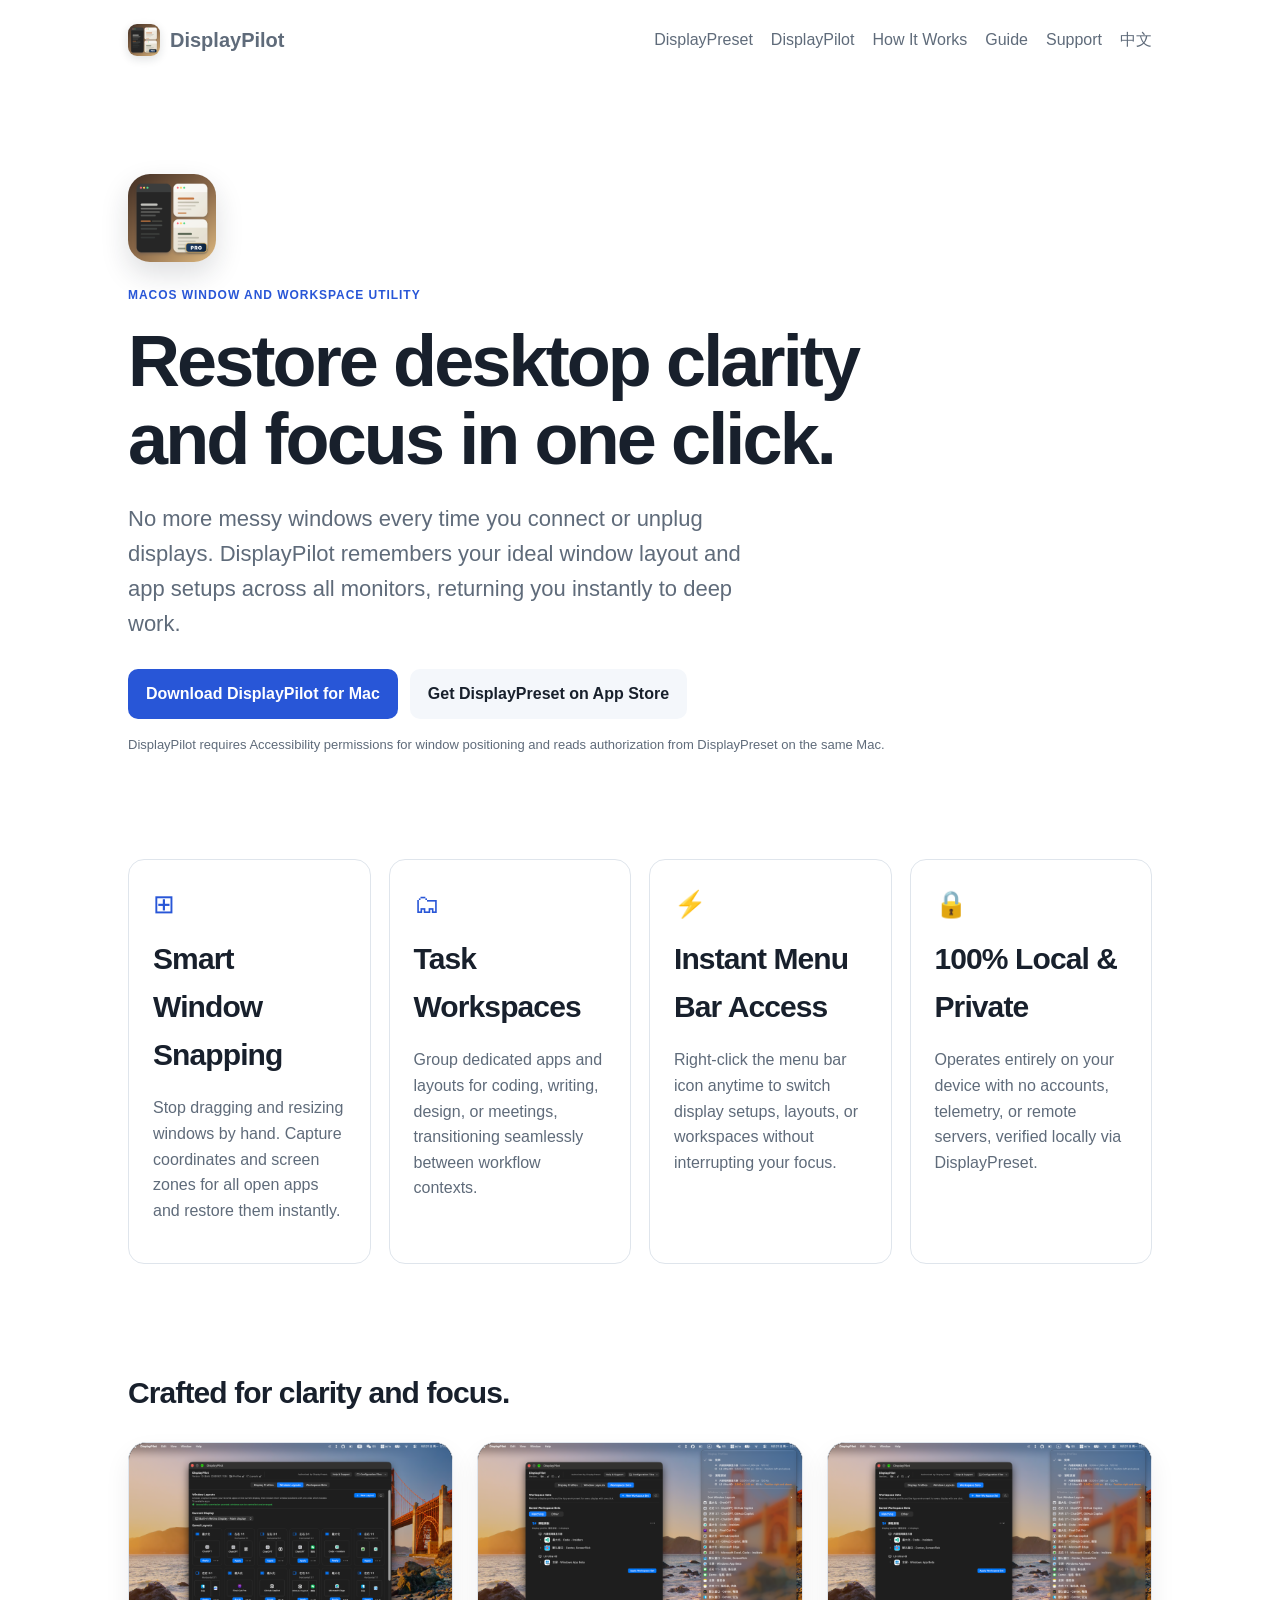
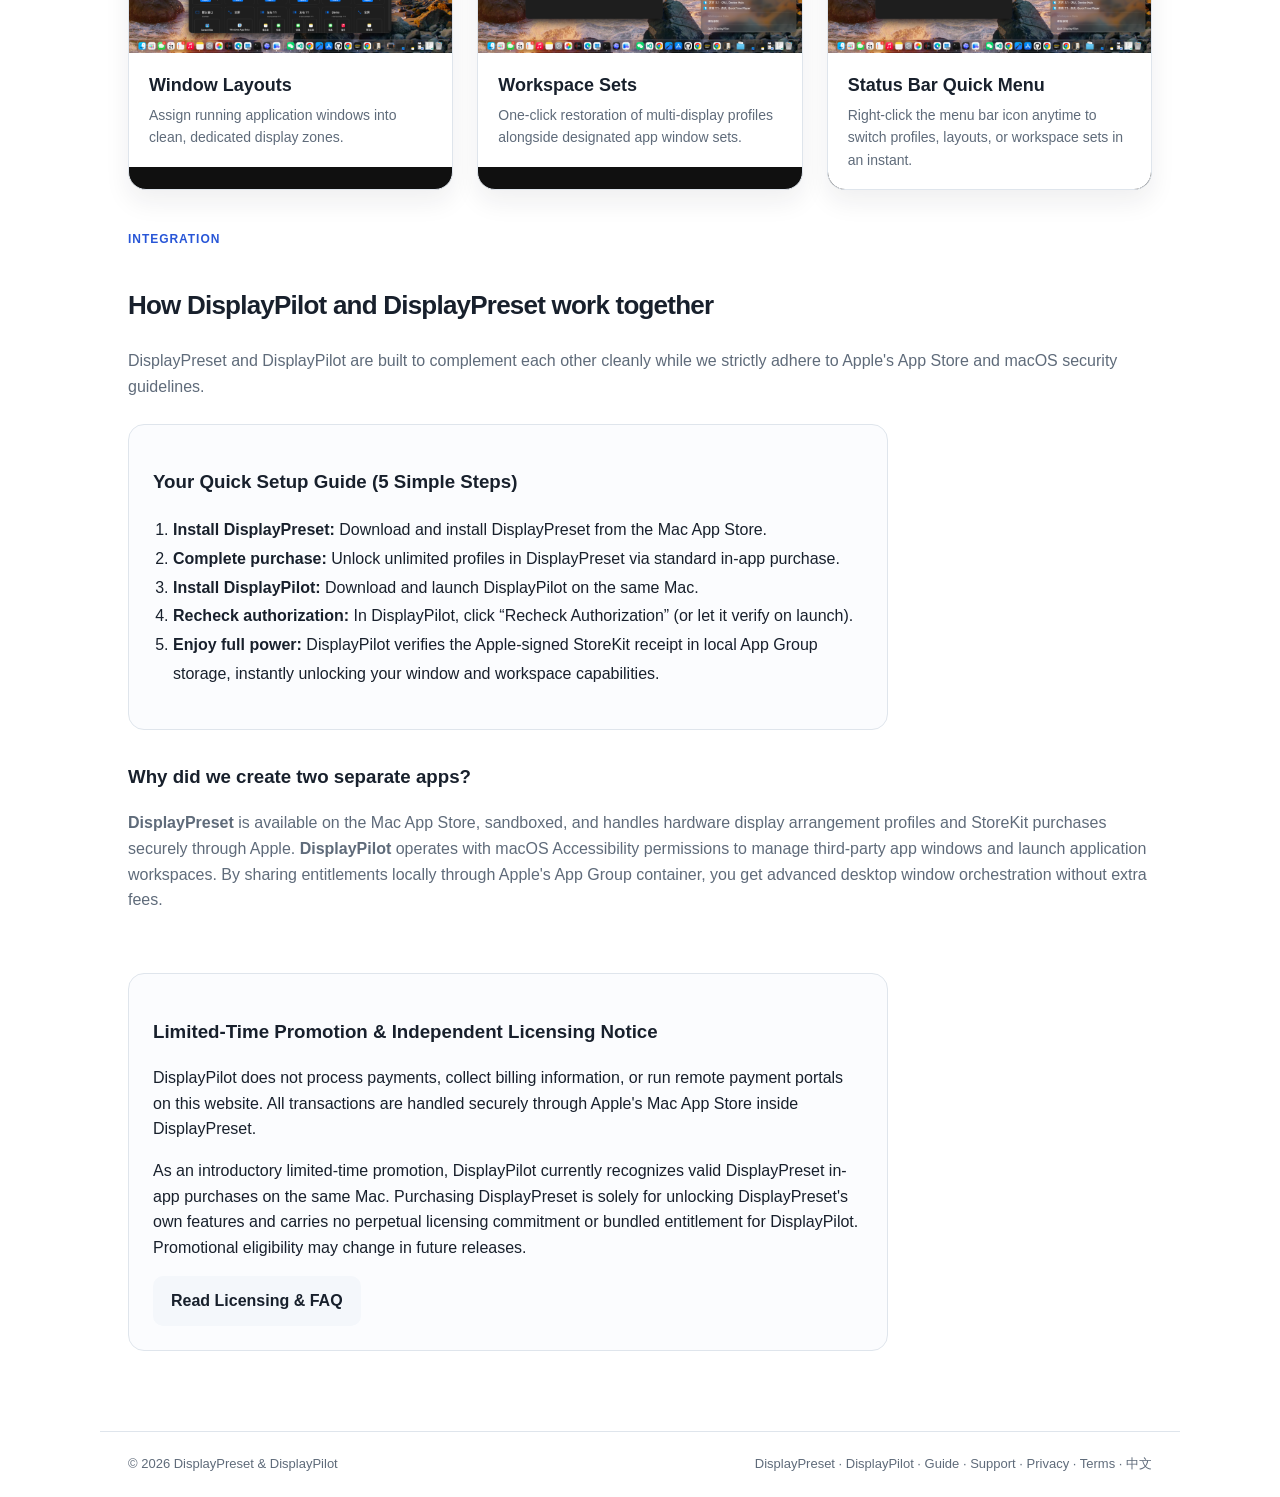
==== displaypilot.html @ ff00d576 "Publish DisplayPilot product site and DMG link" ====
<!doctype html>
<html lang="en">
<head>
  <meta charset="utf-8">
  <meta name="viewport" content="width=device-width, initial-scale=1">
  <meta name="description" content="DisplayPilot manages window layouts and app workspace sets on macOS, powered by your DisplayPreset purchase.">
  <title>DisplayPilot — Window Layouts and Workspace Sets for Mac</title>
  <link rel="stylesheet" href="styles.css?v=2">
</head>
<body>
  <header class="nav">
    <a class="brand" href="index.html"><img src="assets/displaypilot-icon.png" width="32" height="32" alt="">DisplayPilot</a>
    <input type="checkbox" id="nav-toggle" class="nav-menu-toggle" aria-label="Toggle navigation menu">
    <label for="nav-toggle" class="nav-menu-btn" aria-hidden="true">
      <span class="icon-open">☰</span>
      <span class="icon-close">✕</span>
    </label>
    <nav aria-label="Primary">
      <a href="index.html">DisplayPreset</a>
      <a href="displaypilot.html">DisplayPilot</a>
      <a href="#how-it-works">How It Works</a>
      <a href="guide.html">Guide</a>
      <a href="support.html">Support</a>
      <a href="zh-hans-displaypilot.html">中文</a>
    </nav>
  </header>
  <main>
    <section class="hero">
      <img class="hero-icon" src="assets/displaypilot-icon.png" width="88" height="88" alt="DisplayPilot icon">
      <div class="eyebrow">macOS window and workspace utility</div>
      <h1>Restore desktop clarity and focus in one click.</h1>
      <p class="lede">No more messy windows every time you connect or unplug displays. DisplayPilot remembers your ideal window layout and app setups across all monitors, returning you instantly to deep work.</p>
      <div class="actions">
        <a class="button primary" href="https://github.com/DisplaySet/displayset.github.io/releases/latest/download/DisplayPilot.dmg">Download DisplayPilot for Mac</a>
        <a class="button secondary" href="https://apps.apple.com/app/id6804091344">Get DisplayPreset on App Store</a>
      </div>
      <p class="note">DisplayPilot requires Accessibility permissions for window positioning and reads authorization from DisplayPreset on the same Mac.</p>
    </section>

    <section id="features">
      <div class="grid" style="grid-template-columns:repeat(auto-fit,minmax(230px,1fr));">
        <article>
          <div class="icon">⊞</div>
          <h2>Smart Window Snapping</h2>
          <p>Stop dragging and resizing windows by hand. Capture coordinates and screen zones for all open apps and restore them instantly.</p>
        </article>
        <article>
          <div class="icon">🗂</div>
          <h2>Task Workspaces</h2>
          <p>Group dedicated apps and layouts for coding, writing, design, or meetings, transitioning seamlessly between workflow contexts.</p>
        </article>
        <article>
          <div class="icon">⚡️</div>
          <h2>Instant Menu Bar Access</h2>
          <p>Right-click the menu bar icon anytime to switch display setups, layouts, or workspaces without interrupting your focus.</p>
        </article>
        <article>
          <div class="icon">🔒</div>
          <h2>100% Local & Private</h2>
          <p>Operates entirely on your device with no accounts, telemetry, or remote servers, verified locally via DisplayPreset.</p>
        </article>
      </div>
    </section>

    <section class="screenshots">
      <h2>Crafted for clarity and focus.</h2>
      <div class="screenshot-grid">
        <figure>
          <img src="assets/screenshots/displaypilot-layouts-en.png" alt="DisplayPilot Window Layouts screen">
          <figcaption>
            <strong>Window Layouts</strong>
            <span>Assign running application windows into clean, dedicated display zones.</span>
          </figcaption>
        </figure>
        <figure>
          <img src="assets/screenshots/displaypilot-workspaces-en.png" alt="DisplayPilot Workspace Sets screen">
          <figcaption>
            <strong>Workspace Sets</strong>
            <span>One-click restoration of multi-display profiles alongside designated app window sets.</span>
          </figcaption>
        </figure>
        <figure>
          <img src="assets/screenshots/displaypilot-menu-en.png" alt="DisplayPilot Status Bar Menu screen">
          <figcaption>
            <strong>Status Bar Quick Menu</strong>
            <span>Right-click the menu bar icon anytime to switch profiles, layouts, or workspace sets in an instant.</span>
          </figcaption>
        </figure>
      </div>
    </section>

    <section id="how-it-works" class="article" style="padding-top:40px; max-width:100%;">
      <div class="eyebrow">Integration</div>
      <h2>How DisplayPilot and DisplayPreset work together</h2>
      <p>DisplayPreset and DisplayPilot are built to complement each other cleanly while we strictly adhere to Apple's App Store and macOS security guidelines.</p>

      <div class="permission" style="margin-top:24px;">
        <h3>Your Quick Setup Guide (5 Simple Steps)</h3>
        <ol style="margin-top:16px; padding-left:20px; line-height:1.8; color:var(--ink);">
          <li><strong>Install DisplayPreset:</strong> Download and install DisplayPreset from the Mac App Store.</li>
          <li><strong>Complete purchase:</strong> Unlock unlimited profiles in DisplayPreset via standard in-app purchase.</li>
          <li><strong>Install DisplayPilot:</strong> Download and launch DisplayPilot on the same Mac.</li>
          <li><strong>Recheck authorization:</strong> In DisplayPilot, click “Recheck Authorization” (or let it verify on launch).</li>
          <li><strong>Enjoy full power:</strong> DisplayPilot verifies the Apple-signed StoreKit receipt in local App Group storage, instantly unlocking your window and workspace capabilities.</li>
        </ol>
      </div>

      <div style="margin-top:32px;">
        <h3>Why did we create two separate apps?</h3>
        <p><strong>DisplayPreset</strong> is available on the Mac App Store, sandboxed, and handles hardware display arrangement profiles and StoreKit purchases securely through Apple. <strong>DisplayPilot</strong> operates with macOS Accessibility permissions to manage third-party app windows and launch application workspaces. By sharing entitlements locally through Apple's App Group container, you get advanced desktop window orchestration without extra fees.</p>
      </div>
    </section>

    <section class="permission" style="margin-top:60px;">
      <h3>Limited-Time Promotion & Independent Licensing Notice</h3>
      <p>DisplayPilot does not process payments, collect billing information, or run remote payment portals on this website. All transactions are handled securely through Apple's Mac App Store inside DisplayPreset.</p>
      <p style="margin-top:12px;">As an introductory limited-time promotion, DisplayPilot currently recognizes valid DisplayPreset in-app purchases on the same Mac. Purchasing DisplayPreset is solely for unlocking DisplayPreset's own features and carries no perpetual licensing commitment or bundled entitlement for DisplayPilot. Promotional eligibility may change in future releases.</p>
      <div style="margin-top:16px;">
        <a class="button secondary" href="support.html#displaypilot-faq">Read Licensing & FAQ</a>
      </div>
    </section>
  </main>
  <footer>
    <span>© 2026 DisplayPreset & DisplayPilot</span>
    <span>
      <a href="index.html">DisplayPreset</a> ·
      <a href="displaypilot.html">DisplayPilot</a> ·
      <a href="guide.html">Guide</a> ·
      <a href="support.html">Support</a> ·
      <a href="privacy.html">Privacy</a> ·
      <a href="terms.html">Terms</a> ·
      <a href="zh-hans-displaypilot.html">中文</a>
    </span>
  </footer>
</body>
</html>
---- styles.css ----
:root{color-scheme:light;--ink:#18202c;--muted:#5f6b7a;--line:#dfe5ec;--accent:#2856d7;--soft:#f4f7fb}
*{box-sizing:border-box}
body{margin:0;font-family:-apple-system,BlinkMacSystemFont,"SF Pro Display","Segoe UI",sans-serif;color:var(--ink);background:#fff;line-height:1.6;overflow-x:hidden}
.nav,main,footer{max-width:1080px;margin:auto}
.nav{display:flex;justify-content:space-between;align-items:center;padding:24px 28px;position:relative}
.brand{font-weight:750;font-size:20px;color:var(--ink);text-decoration:none;display:flex;align-items:center;gap:10px;z-index:2}
.brand img{border-radius:9px;box-shadow:0 3px 10px #18202c24}
.nav-menu-toggle{display:none}
.nav-menu-btn{display:none;background:none;border:1px solid var(--line);border-radius:8px;padding:6px 10px;cursor:pointer;color:var(--ink);font-size:18px;line-height:1;align-items:center;justify-content:center;z-index:2}
.nav-menu-btn:hover{background:var(--soft)}
.nav-menu-btn .icon-close{display:none}
.nav nav{display:flex;gap:18px;align-items:center}
.nav a,footer a{color:var(--muted);text-decoration:none}
.nav a:hover,footer a:hover{color:var(--accent)}
main{padding:24px 28px 80px}
.hero{padding:70px 0 90px;max-width:760px}
.hero-icon{display:block;border-radius:22px;box-shadow:0 12px 28px #18202c26;margin-bottom:24px}
.eyebrow{color:var(--accent);font-weight:700;letter-spacing:.08em;text-transform:uppercase;font-size:12px}
.hero h1{font-size:clamp(36px,6vw,72px);line-height:1.08;letter-spacing:-.04em;margin:18px 0;word-break:break-word}
.lede{font-size:clamp(18px,2.5vw,22px);color:var(--muted);max-width:650px}
.actions{display:flex;gap:12px;margin-top:28px;flex-wrap:wrap}
.button{display:inline-block;padding:12px 18px;border-radius:10px;text-decoration:none;font-weight:650;text-align:center}
.primary{background:var(--accent);color:white}
.secondary{background:var(--soft);color:var(--ink)}
.note{font-size:13px;color:var(--muted);margin-top:16px}
.grid,.price-grid{display:grid;grid-template-columns:repeat(3,1fr);gap:18px}
.grid article,.price-grid>div,.permission{border:1px solid var(--line);border-radius:16px;padding:24px}
.icon{font-size:26px;color:var(--accent)}
h2{font-size:clamp(24px,4vw,30px);letter-spacing:-.03em}
.grid h2,.price-grid h3{margin:10px 0 8px}
.grid p,.price-grid p{color:var(--muted)}
.pricing{padding:80px 0}
.price-grid{grid-template-columns:repeat(2,1fr);max-width:680px}
.price-grid>div{background:var(--soft)}
.price-grid .featured{border:2px solid var(--accent);background:#eef2ff}
.price{font-size:34px!important;color:var(--ink)!important;font-weight:750;margin:8px 0}
.permission{background:#fbfcfe;max-width:760px}
.article{max-width:760px;padding-top:40px}
.article h1{font-size:clamp(32px,5vw,52px);line-height:1.15}
.article h2{font-size:clamp(22px,3.5vw,26px);margin-top:36px}
.article p{color:var(--muted)}
.screenshots{padding:80px 0 0}
.screenshot-grid{display:grid;grid-template-columns:repeat(auto-fit,minmax(280px,1fr));gap:24px}
.screenshot-grid figure{margin:0;border:1px solid var(--line);border-radius:18px;overflow:hidden;background:#101010;box-shadow:0 12px 26px #18202c12}
.screenshot-grid img{display:block;width:100%;height:auto}
.screenshot-grid figcaption{display:flex;flex-direction:column;gap:4px;padding:18px 20px;background:#fff}
.screenshot-grid figcaption strong{font-size:18px}
.screenshot-grid figcaption span{color:var(--muted);font-size:14px}
footer{border-top:1px solid var(--line);padding:22px 28px;display:flex;justify-content:space-between;align-items:center;flex-wrap:wrap;gap:14px;color:var(--muted);font-size:13px}

@media(max-width:860px){
  .nav{padding:18px 20px}
  .nav nav{gap:12px;font-size:14px}
  main{padding:18px 20px 60px}
  footer{padding:18px 20px}
  .grid{grid-template-columns:repeat(auto-fit,minmax(240px,1fr))}
}

@media(max-width:720px){
  .nav{padding:16px 20px}
  .nav-menu-btn{display:inline-flex}
  .nav-menu-toggle:checked ~ .nav-menu-btn .icon-open{display:none}
  .nav-menu-toggle:checked ~ .nav-menu-btn .icon-close{display:inline}
  .nav-menu-toggle:checked ~ .nav-menu-btn{background:var(--soft)}
  .nav nav{
    display:none;
    position:absolute;
    top:100%;
    left:0;
    right:0;
    background:#ffffff;
    flex-direction:column;
    align-items:stretch;
    padding:16px 20px 24px;
    gap:0;
    border-bottom:1px solid var(--line);
    box-shadow:0 12px 24px #18202c0d;
    z-index:10;
  }
  .nav-menu-toggle:checked ~ nav{
    display:flex;
  }
  .nav nav a{
    padding:12px 0;
    border-bottom:1px solid var(--line);
    font-size:16px;
    font-weight:550;
    color:var(--ink);
  }
  .nav nav a:last-child{
    border-bottom:none;
    padding-bottom:4px;
  }
  main{padding:16px 20px 60px}
  .hero{padding:30px 0 50px}
  .actions{flex-direction:column;align-items:stretch;gap:10px}
  .actions .button{width:100%}
  .grid,.price-grid{grid-template-columns:1fr}
  .screenshot-grid{grid-template-columns:1fr}
  footer{flex-direction:column;align-items:flex-start;gap:10px;padding:16px 20px}
}
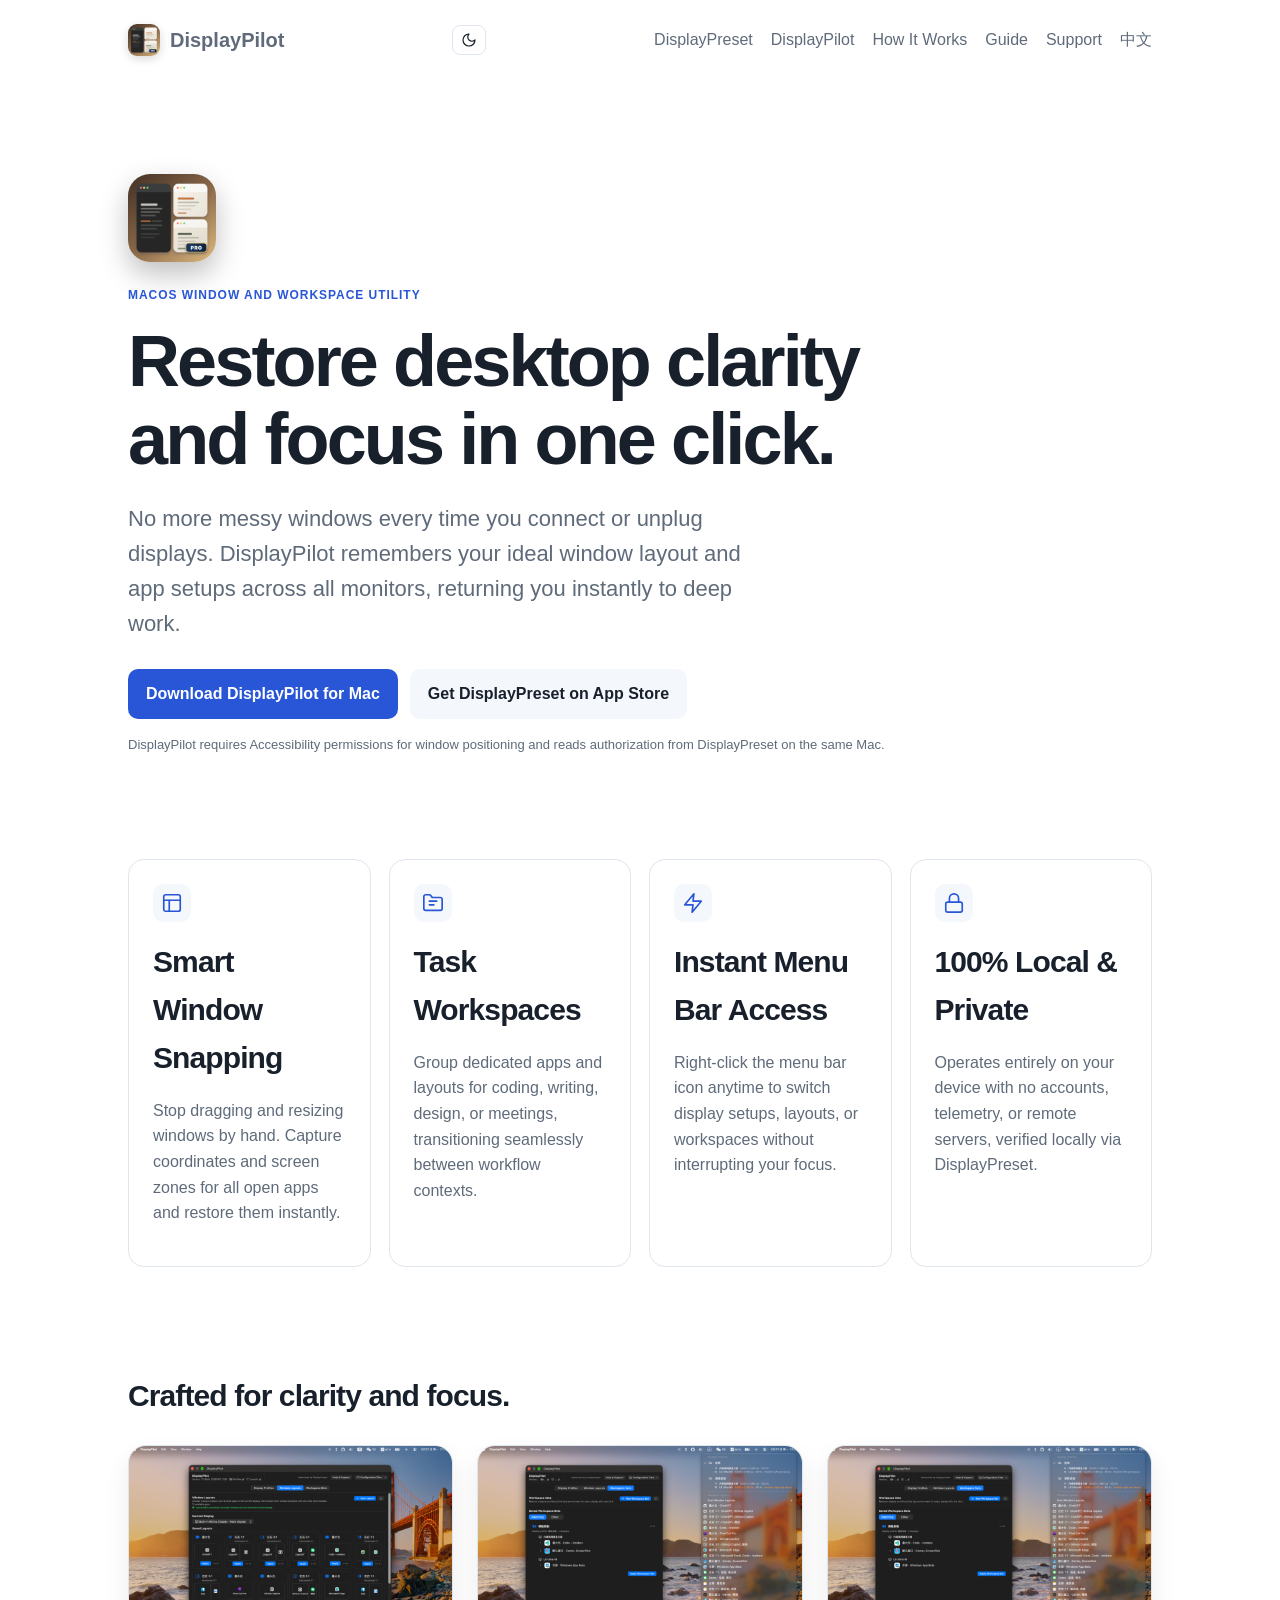
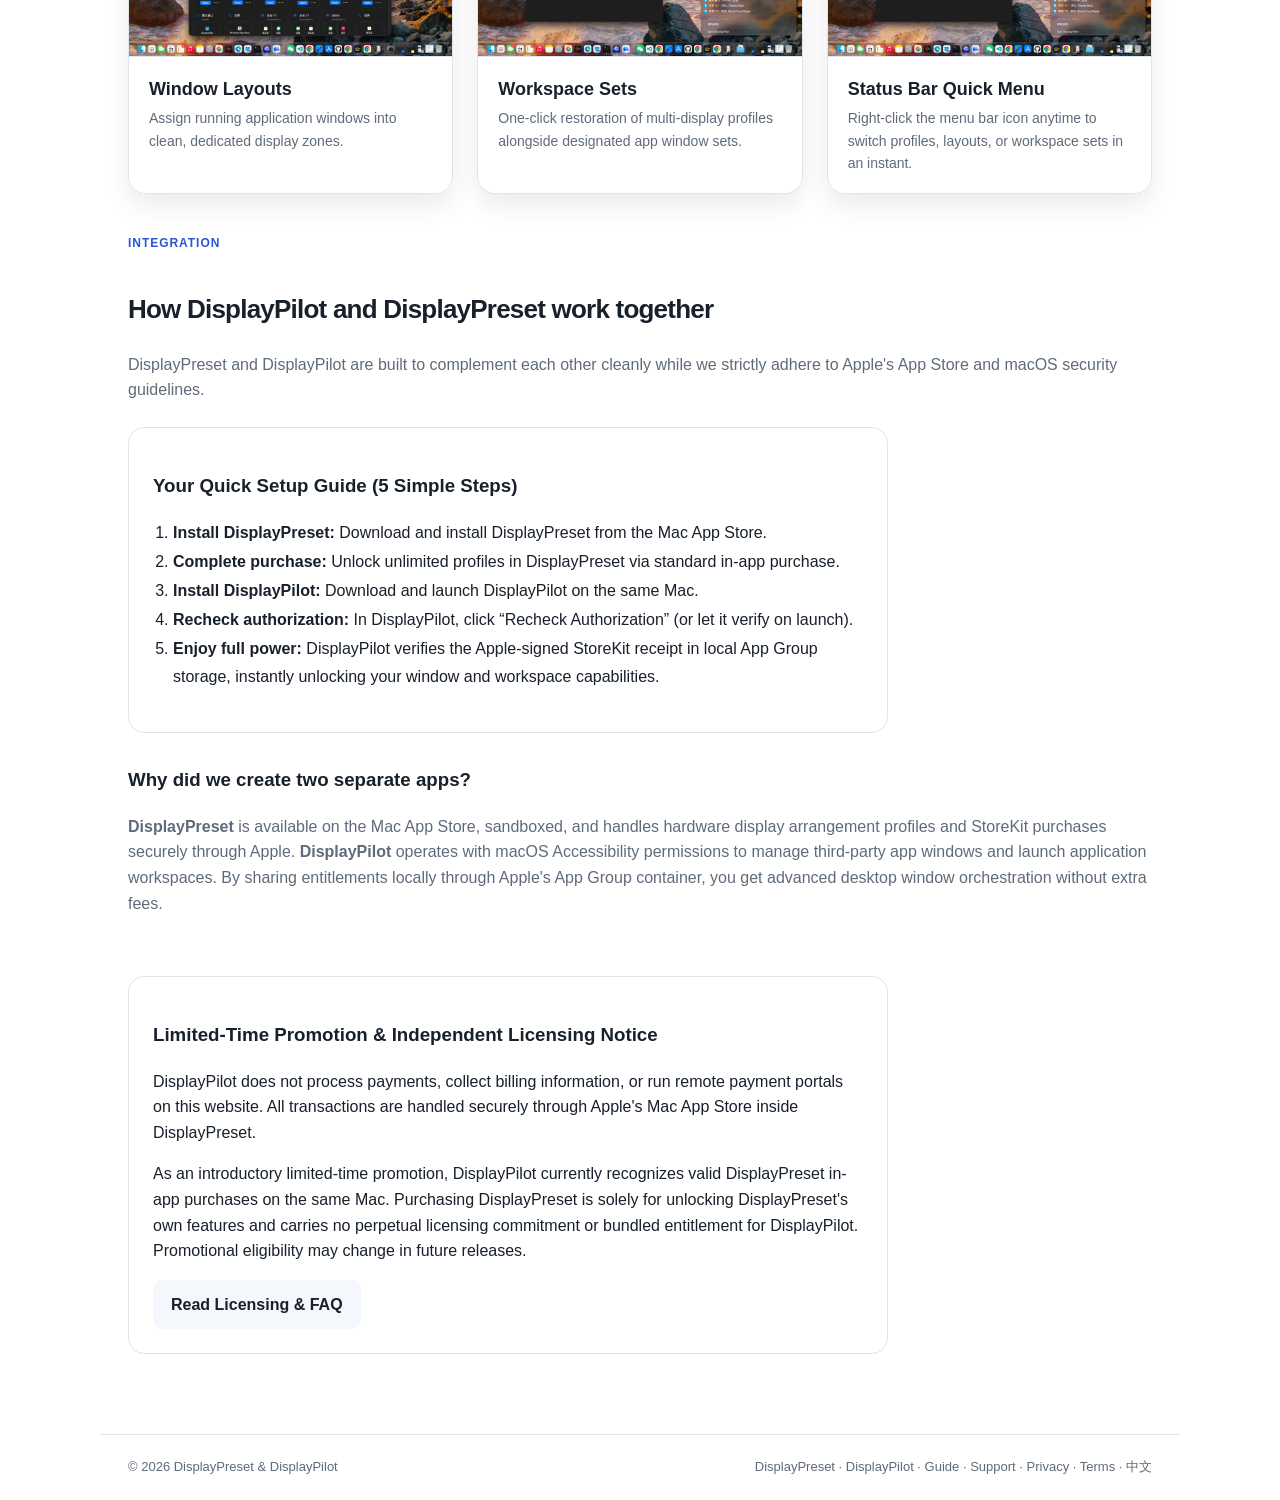
==== commit 4fa47083: "Add dark/light theme, vector icons, and screenshot lightbox preview Co-authored-by: Copilot App <223" ====
--- a/displaypilot.html
+++ b/displaypilot.html
@@ -6,15 +6,19 @@
   <meta name="description" content="DisplayPilot manages window layouts and app workspace sets on macOS, powered by your DisplayPreset purchase.">
   <title>DisplayPilot — Window Layouts and Workspace Sets for Mac</title>
   <link rel="stylesheet" href="styles.css?v=2">
+  <script src="theme.js"></script>
 </head>
 <body>
   <header class="nav">
     <a class="brand" href="index.html"><img src="assets/displaypilot-icon.png" width="32" height="32" alt="">DisplayPilot</a>
     <input type="checkbox" id="nav-toggle" class="nav-menu-toggle" aria-label="Toggle navigation menu">
-    <label for="nav-toggle" class="nav-menu-btn" aria-hidden="true">
-      <span class="icon-open">☰</span>
-      <span class="icon-close">✕</span>
-    </label>
+    <div class="nav-actions">
+      <button class="theme-toggle" aria-label="Toggle theme" title="Toggle dark/light mode">🌙</button>
+      <label for="nav-toggle" class="nav-menu-btn" aria-hidden="true">
+        <span class="icon-open"><svg viewBox="0 0 24 24"><line x1="4" x2="20" y1="6" y2="6"/><line x1="4" x2="20" y1="12" y2="12"/><line x1="4" x2="20" y1="18" y2="18"/></svg></span>
+        <span class="icon-close"><svg viewBox="0 0 24 24"><line x1="18" x2="6" y1="6" y2="18"/><line x1="6" x2="18" y1="6" y2="18"/></svg></span>
+      </label>
+    </div>
     <nav aria-label="Primary">
       <a href="index.html">DisplayPreset</a>
       <a href="displaypilot.html">DisplayPilot</a>
@@ -40,22 +44,30 @@
     <section id="features">
       <div class="grid" style="grid-template-columns:repeat(auto-fit,minmax(230px,1fr));">
         <article>
-          <div class="icon">⊞</div>
+          <div class="icon">
+            <svg viewBox="0 0 24 24" aria-hidden="true"><rect width="18" height="18" x="3" y="3" rx="2"/><path d="M3 9h18"/><path d="M9 21V9"/></svg>
+          </div>
           <h2>Smart Window Snapping</h2>
           <p>Stop dragging and resizing windows by hand. Capture coordinates and screen zones for all open apps and restore them instantly.</p>
         </article>
         <article>
-          <div class="icon">🗂</div>
+          <div class="icon">
+            <svg viewBox="0 0 24 24" aria-hidden="true"><path d="M4 20h16a2 2 0 0 0 2-2V8a2 2 0 0 0-2-2h-7.93a2 2 0 0 1-1.66-.9l-.82-1.2A2 2 0 0 0 7.93 3H4a2 2 0 0 0-2 2v13c0 1.1.9 2 2 2Z"/><path d="M8 10h8"/><path d="M8 14h5"/></svg>
+          </div>
           <h2>Task Workspaces</h2>
           <p>Group dedicated apps and layouts for coding, writing, design, or meetings, transitioning seamlessly between workflow contexts.</p>
         </article>
         <article>
-          <div class="icon">⚡️</div>
+          <div class="icon">
+            <svg viewBox="0 0 24 24" aria-hidden="true"><polygon points="13 2 3 14 12 14 11 22 21 10 12 10 13 2"/></svg>
+          </div>
           <h2>Instant Menu Bar Access</h2>
           <p>Right-click the menu bar icon anytime to switch display setups, layouts, or workspaces without interrupting your focus.</p>
         </article>
         <article>
-          <div class="icon">🔒</div>
+          <div class="icon">
+            <svg viewBox="0 0 24 24" aria-hidden="true"><rect width="18" height="11" x="3" y="11" rx="2" ry="2"/><path d="M7 11V7a5 5 0 0 1 10 0v4"/></svg>
+          </div>
           <h2>100% Local & Private</h2>
           <p>Operates entirely on your device with no accounts, telemetry, or remote servers, verified locally via DisplayPreset.</p>
         </article>
@@ -132,5 +144,6 @@
       <a href="zh-hans-displaypilot.html">中文</a>
     </span>
   </footer>
+  <script src="lightbox.js" defer></script>
 </body>
 </html>
--- a/styles.css
+++ b/styles.css
@@ -1,51 +1,109 @@
-:root{color-scheme:light;--ink:#18202c;--muted:#5f6b7a;--line:#dfe5ec;--accent:#2856d7;--soft:#f4f7fb}
+:root{
+  color-scheme: light dark;
+  --bg: #ffffff;
+  --ink: #18202c;
+  --muted: #5f6b7a;
+  --line: #dfe5ec;
+  --accent: #2856d7;
+  --soft: #f4f7fb;
+  --card-bg: #ffffff;
+  --card-hover-shadow: 0 16px 32px rgba(24,32,44,.18);
+  --nav-dropdown-bg: #ffffff;
+}
+
+[data-theme="dark"]{
+  --bg: #0f141c;
+  --ink: #f0f4f8;
+  --muted: #94a3b8;
+  --line: #222d3d;
+  --accent: #4c7bf5;
+  --soft: #161e2b;
+  --card-bg: #141c28;
+  --card-hover-shadow: 0 16px 32px rgba(0,0,0,.45);
+  --nav-dropdown-bg: #141c28;
+}
+
+@media(prefers-color-scheme: dark){
+  :root:not([data-theme="light"]){
+    --bg: #0f141c;
+    --ink: #f0f4f8;
+    --muted: #94a3b8;
+    --line: #222d3d;
+    --accent: #4c7bf5;
+    --soft: #161e2b;
+    --card-bg: #141c28;
+    --card-hover-shadow: 0 16px 32px rgba(0,0,0,.45);
+    --nav-dropdown-bg: #141c28;
+  }
+}
+
 *{box-sizing:border-box}
-body{margin:0;font-family:-apple-system,BlinkMacSystemFont,"SF Pro Display","Segoe UI",sans-serif;color:var(--ink);background:#fff;line-height:1.6;overflow-x:hidden}
+body{margin:0;font-family:-apple-system,BlinkMacSystemFont,"SF Pro Display","Segoe UI",sans-serif;color:var(--ink);background:var(--bg);line-height:1.6;overflow-x:hidden;transition:background-color .2s ease,color .2s ease}
 .nav,main,footer{max-width:1080px;margin:auto}
 .nav{display:flex;justify-content:space-between;align-items:center;padding:24px 28px;position:relative}
 .brand{font-weight:750;font-size:20px;color:var(--ink);text-decoration:none;display:flex;align-items:center;gap:10px;z-index:2}
-.brand img{border-radius:9px;box-shadow:0 3px 10px #18202c24}
+.brand img{border-radius:9px;box-shadow:0 3px 10px rgba(0,0,0,.15)}
+.nav-actions{display:flex;align-items:center;gap:12px;z-index:2}
+.theme-toggle{background:none;border:1px solid var(--line);border-radius:8px;padding:6px 8px;cursor:pointer;color:var(--ink);display:inline-flex;align-items:center;justify-content:center;transition:background .2s ease,border-color .2s ease}
+.theme-toggle svg{width:16px;height:16px;stroke-width:1.8;stroke-linecap:round;stroke-linejoin:round;stroke:currentColor;fill:none}
 .nav-menu-toggle{display:none}
-.nav-menu-btn{display:none;background:none;border:1px solid var(--line);border-radius:8px;padding:6px 10px;cursor:pointer;color:var(--ink);font-size:18px;line-height:1;align-items:center;justify-content:center;z-index:2}
+.nav-menu-btn{display:none;background:none;border:1px solid var(--line);border-radius:8px;padding:6px 8px;cursor:pointer;color:var(--ink);align-items:center;justify-content:center;z-index:2}
+.nav-menu-btn svg{width:18px;height:18px;stroke-width:2;stroke-linecap:round;stroke-linejoin:round;stroke:currentColor;fill:none}
 .nav-menu-btn:hover{background:var(--soft)}
 .nav-menu-btn .icon-close{display:none}
 .nav nav{display:flex;gap:18px;align-items:center}
-.nav a,footer a{color:var(--muted);text-decoration:none}
+.nav a,footer a{color:var(--muted);text-decoration:none;transition:color .15s ease}
 .nav a:hover,footer a:hover{color:var(--accent)}
 main{padding:24px 28px 80px}
 .hero{padding:70px 0 90px;max-width:760px}
-.hero-icon{display:block;border-radius:22px;box-shadow:0 12px 28px #18202c26;margin-bottom:24px}
+.hero-icon{display:block;border-radius:22px;box-shadow:0 12px 28px rgba(0,0,0,.25);margin-bottom:24px}
 .eyebrow{color:var(--accent);font-weight:700;letter-spacing:.08em;text-transform:uppercase;font-size:12px}
 .hero h1{font-size:clamp(36px,6vw,72px);line-height:1.08;letter-spacing:-.04em;margin:18px 0;word-break:break-word}
 .lede{font-size:clamp(18px,2.5vw,22px);color:var(--muted);max-width:650px}
 .actions{display:flex;gap:12px;margin-top:28px;flex-wrap:wrap}
-.button{display:inline-block;padding:12px 18px;border-radius:10px;text-decoration:none;font-weight:650;text-align:center}
+.button{display:inline-block;padding:12px 18px;border-radius:10px;text-decoration:none;font-weight:650;text-align:center;transition:background .15s ease,opacity .15s ease}
 .primary{background:var(--accent);color:white}
+.primary:hover{opacity:.92}
 .secondary{background:var(--soft);color:var(--ink)}
+.secondary:hover{background:var(--line)}
 .note{font-size:13px;color:var(--muted);margin-top:16px}
 .grid,.price-grid{display:grid;grid-template-columns:repeat(3,1fr);gap:18px}
-.grid article,.price-grid>div,.permission{border:1px solid var(--line);border-radius:16px;padding:24px}
-.icon{font-size:26px;color:var(--accent)}
+.grid article,.price-grid>div,.permission{border:1px solid var(--line);border-radius:16px;padding:24px;background:var(--card-bg)}
+.icon{display:inline-flex;align-items:center;justify-content:center;width:38px;height:38px;border-radius:10px;background:var(--soft);color:var(--accent);margin-bottom:6px}
+.icon svg{width:22px;height:22px;stroke-width:1.8;stroke-linecap:round;stroke-linejoin:round;stroke:currentColor;fill:none}
 h2{font-size:clamp(24px,4vw,30px);letter-spacing:-.03em}
 .grid h2,.price-grid h3{margin:10px 0 8px}
 .grid p,.price-grid p{color:var(--muted)}
 .pricing{padding:80px 0}
 .price-grid{grid-template-columns:repeat(2,1fr);max-width:680px}
 .price-grid>div{background:var(--soft)}
-.price-grid .featured{border:2px solid var(--accent);background:#eef2ff}
+.price-grid .featured{border:2px solid var(--accent);background:var(--card-bg)}
+[data-theme="light"] .price-grid .featured{background:#eef2ff}
 .price{font-size:34px!important;color:var(--ink)!important;font-weight:750;margin:8px 0}
-.permission{background:#fbfcfe;max-width:760px}
+.permission{background:var(--card-bg);max-width:760px}
 .article{max-width:760px;padding-top:40px}
 .article h1{font-size:clamp(32px,5vw,52px);line-height:1.15}
 .article h2{font-size:clamp(22px,3.5vw,26px);margin-top:36px}
 .article p{color:var(--muted)}
 .screenshots{padding:80px 0 0}
 .screenshot-grid{display:grid;grid-template-columns:repeat(auto-fit,minmax(280px,1fr));gap:24px}
-.screenshot-grid figure{margin:0;border:1px solid var(--line);border-radius:18px;overflow:hidden;background:#101010;box-shadow:0 12px 26px #18202c12}
-.screenshot-grid img{display:block;width:100%;height:auto}
-.screenshot-grid figcaption{display:flex;flex-direction:column;gap:4px;padding:18px 20px;background:#fff}
+.screenshot-grid figure{margin:0;border:1px solid var(--line);border-radius:18px;overflow:hidden;background:var(--card-bg);box-shadow:0 12px 26px rgba(0,0,0,.08);display:flex;flex-direction:column;transition:transform .2s ease,box-shadow .2s ease}
+.screenshot-grid figure:hover{transform:translateY(-2px);box-shadow:var(--card-hover-shadow)}
+.screenshot-grid .screenshot-trigger{display:block;cursor:zoom-in;position:relative;background:var(--soft);overflow:hidden}
+.screenshot-grid .screenshot-trigger::after{content:"点击放大查看";position:absolute;bottom:10px;right:10px;background:rgba(24,32,44,.75);color:#fff;font-size:12px;padding:4px 10px;border-radius:6px;opacity:0;transition:opacity .2s ease;pointer-events:none;backdrop-filter:blur(6px);font-weight:500}
+[lang="en"] .screenshot-grid .screenshot-trigger::after{content:"Click to expand"}
+.screenshot-grid figure:hover .screenshot-trigger::after{opacity:1}
+.screenshot-grid img{display:block;width:100%;height:auto;border-bottom:1px solid var(--line)}
+.screenshot-grid figcaption{display:flex;flex-direction:column;gap:4px;padding:18px 20px;background:var(--card-bg);flex-grow:1}
 .screenshot-grid figcaption strong{font-size:18px}
 .screenshot-grid figcaption span{color:var(--muted);font-size:14px}
+
+/* 图片点击放大弹窗 (Lightbox) */
+.lightbox{position:fixed;top:0;left:0;width:100vw;height:100vh;background:rgba(10,14,20,.88);backdrop-filter:blur(10px);display:none;align-items:center;justify-content:center;z-index:9999;cursor:zoom-out;padding:24px;box-sizing:border-box}
+.lightbox.active{display:flex}
+.lightbox img{max-width:94vw;max-height:90vh;width:auto;height:auto;border-radius:12px;box-shadow:0 24px 60px rgba(0,0,0,.6);object-fit:contain}
+.lightbox-close{position:absolute;top:20px;right:24px;background:rgba(255,255,255,.2);color:#fff;border:none;border-radius:50%;width:36px;height:36px;font-size:18px;display:flex;align-items:center;justify-content:center;cursor:pointer;transition:background .2s ease}
+.lightbox-close:hover{background:rgba(255,255,255,.35)}
 footer{border-top:1px solid var(--line);padding:22px 28px;display:flex;justify-content:space-between;align-items:center;flex-wrap:wrap;gap:14px;color:var(--muted);font-size:13px}
 
 @media(max-width:860px){
@@ -59,22 +117,22 @@
 @media(max-width:720px){
   .nav{padding:16px 20px}
   .nav-menu-btn{display:inline-flex}
-  .nav-menu-toggle:checked ~ .nav-menu-btn .icon-open{display:none}
-  .nav-menu-toggle:checked ~ .nav-menu-btn .icon-close{display:inline}
-  .nav-menu-toggle:checked ~ .nav-menu-btn{background:var(--soft)}
+  .nav-menu-toggle:checked ~ .nav-actions .nav-menu-btn .icon-open{display:none}
+  .nav-menu-toggle:checked ~ .nav-actions .nav-menu-btn .icon-close{display:inline}
+  .nav-menu-toggle:checked ~ .nav-actions .nav-menu-btn{background:var(--soft)}
   .nav nav{
     display:none;
     position:absolute;
     top:100%;
     left:0;
     right:0;
-    background:#ffffff;
+    background:var(--nav-dropdown-bg);
     flex-direction:column;
     align-items:stretch;
     padding:16px 20px 24px;
     gap:0;
     border-bottom:1px solid var(--line);
-    box-shadow:0 12px 24px #18202c0d;
+    box-shadow:0 12px 24px rgba(0,0,0,.15);
     z-index:10;
   }
   .nav-menu-toggle:checked ~ nav{
